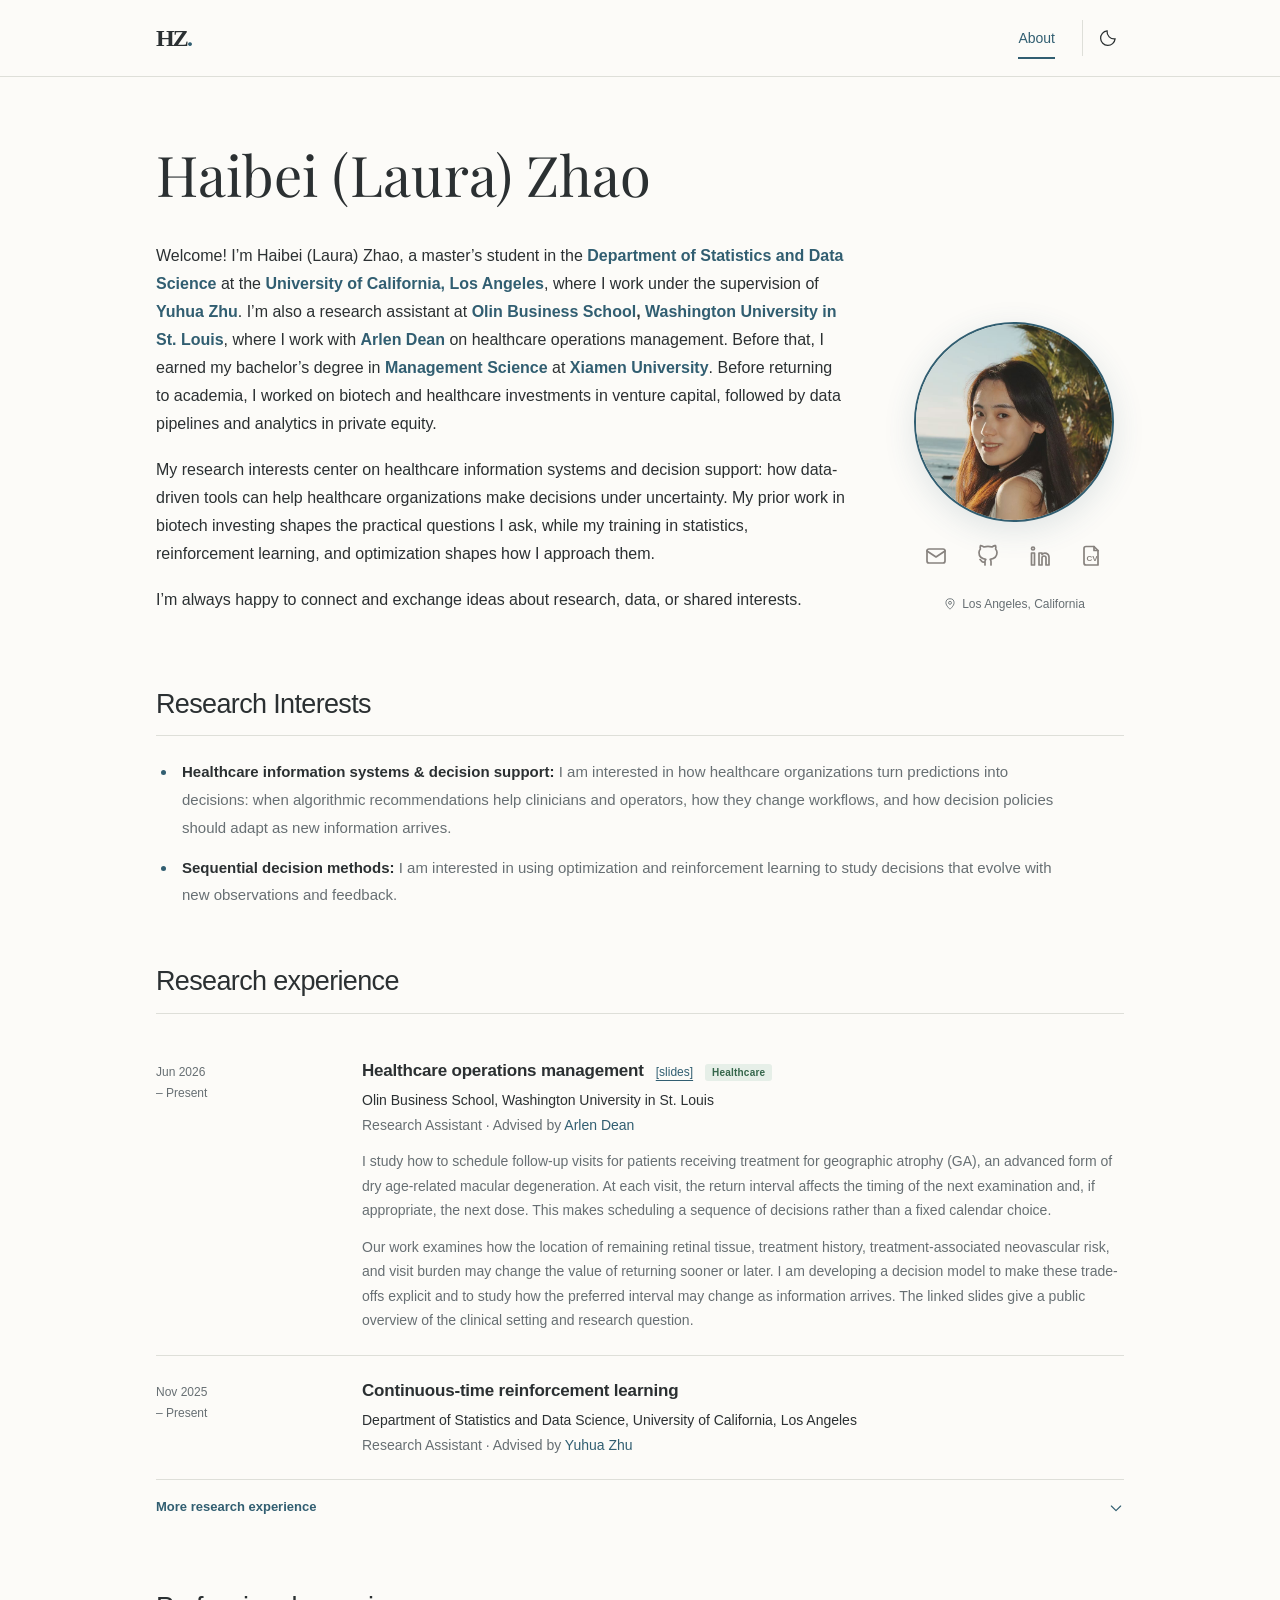
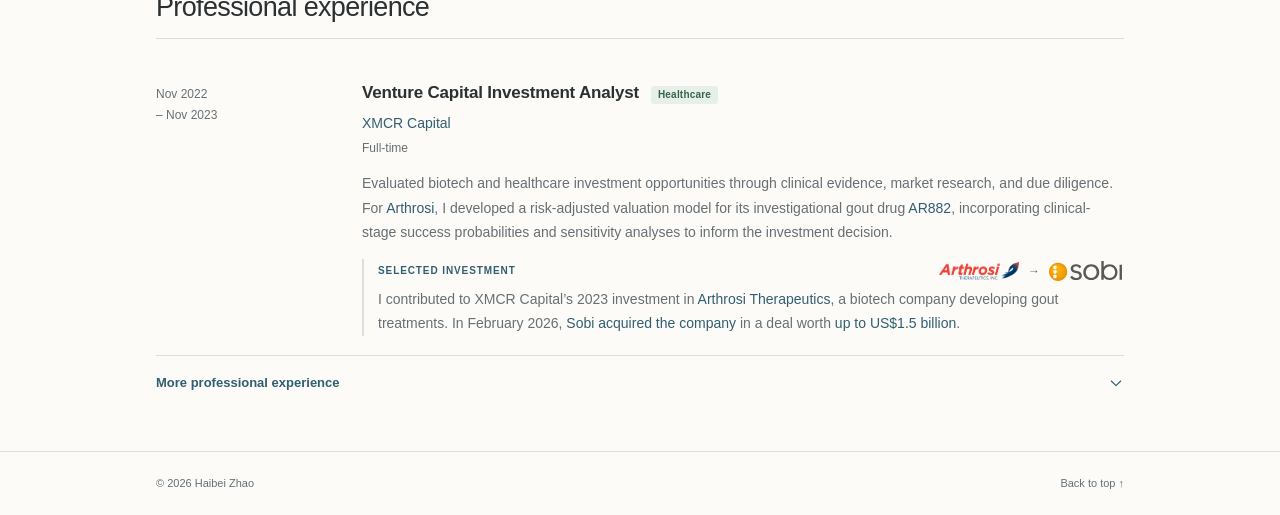
==== index.html @ 1fb33b49 "Update public CV PDF" ====
<!doctype html>
<html lang="en" data-theme="light">
<head>
  <meta charset="utf-8">
  <meta name="viewport" content="width=device-width, initial-scale=1">
  <meta name="description" content="Haibei (Laura) Zhao — UCLA master's student interested in healthcare information systems, decision support, and adaptive decision-making.">
  <meta name="theme-color" content="#fcfbf8">
  <meta property="og:title" content="Haibei Zhao | Personal Website">
  <meta property="og:description" content="Research interests in healthcare information systems, decision support, and adaptive decision-making.">
  <meta property="og:type" content="website">
  <meta property="og:url" content="https://haibeizhao-laura.github.io/">
  <link rel="canonical" href="https://haibeizhao-laura.github.io/">
  <link rel="icon" href="assets/favicon.svg" type="image/svg+xml">
  <link rel="preload" href="assets/fonts/playfair-display-400.ttf" as="font" type="font/ttf" crossorigin>
  <link rel="stylesheet" href="styles.css?v=public-research-overview-20261111">
  <script src="theme.js"></script>
  <script src="script.js?v=single-page-nav" defer></script>
  <title>Haibei Zhao | Personal Website</title>
</head>
<body>
  <a class="skip-link" href="#main">Skip to content</a>
  <header class="site-header">
    <div class="header-inner">
      <a class="wordmark" href="#about" aria-label="Haibei Zhao, home">HZ<span>.</span></a>
      <div class="header-controls">
        <nav id="navigation" aria-label="Main navigation">
          <a href="./" aria-current="page">About</a>
        </nav>
        <button class="icon-button theme-toggle" type="button" aria-label="Switch to dark theme" title="Switch theme">
          <svg class="moon" viewBox="0 0 24 24" fill="none" stroke="currentColor" stroke-width="1.5" aria-hidden="true"><path d="M20.5 13.1A8.7 8.7 0 0 1 10.9 3.5 8.7 8.7 0 1 0 20.5 13.1Z"/></svg>
          <svg class="sun" viewBox="0 0 24 24" fill="none" stroke="currentColor" stroke-width="1.5" aria-hidden="true"><circle cx="12" cy="12" r="4"/><path d="M12 2v2m0 16v2M2 12h2m16 0h2M4.9 4.9l1.4 1.4m11.4 11.4 1.4 1.4M4.9 19.1l1.4-1.4M17.7 6.3l1.4-1.4"/></svg>
        </button>
      </div>
    </div>
  </header>

  <main id="main" class="page">
    <section id="about" class="about section-anchor" aria-labelledby="name">
      <div class="intro-heading">
        <h1 id="name">Haibei (Laura) Zhao</h1>
      </div>
      <div class="intro-layout">
        <div class="biography">
          <p>Welcome! I’m Haibei (Laura) Zhao, a master’s student in the <strong><a href="https://statistics.ucla.edu/" target="_blank" rel="noopener noreferrer">Department of Statistics and Data Science</a></strong> at the <strong><a href="https://www.ucla.edu/" target="_blank" rel="noopener noreferrer">University of California, Los Angeles</a></strong>, where I work under the supervision of <strong><a href="https://www.yuhuazhu.org/" target="_blank" rel="noopener noreferrer">Yuhua Zhu</a></strong>. I’m also a research assistant at <strong><a href="https://olin.washu.edu/" target="_blank" rel="noopener noreferrer">Olin Business School</a>, <a href="https://washu.edu/" target="_blank" rel="noopener noreferrer">Washington University in St. Louis</a></strong>, where I work with <strong><a href="https://arlendean.com/" target="_blank" rel="noopener noreferrer">Arlen Dean</a></strong> on healthcare operations management. Before that, I earned my bachelor’s degree in <strong class="accent-strong">Management Science</strong> at <strong><a href="https://en.xmu.edu.cn/" target="_blank" rel="noopener noreferrer">Xiamen University</a></strong>. Before returning to academia, I worked on biotech and healthcare investments in venture capital, followed by data pipelines and analytics in private equity.</p>
          <p>My research interests center on healthcare information systems and decision support: how data-driven tools can help healthcare organizations make decisions under uncertainty. My prior work in biotech investing shapes the practical questions I ask, while my training in statistics, reinforcement learning, and optimization shapes how I approach them.</p>
          <p>I’m always happy to connect and exchange ideas about research, data, or shared interests.</p>
        </div>
        <aside class="profile" aria-label="At a glance">
          <img class="profile-portrait" src="assets/headshot.jpg" alt="Haibei Zhao" width="1278" height="1276" fetchpriority="high">
          <div class="social-links" role="group" aria-label="Contact links">
            <a class="social-link" href="mailto:haibeizhao@ucla.edu" aria-label="Email Haibei Zhao" title="haibeizhao@ucla.edu"><svg viewBox="0 0 24 24" fill="none" stroke="currentColor" stroke-width="1.7" stroke-linecap="round" stroke-linejoin="round" aria-hidden="true" focusable="false"><rect x="3" y="5" width="18" height="14" rx="2"/><path d="m3 7 9 6 9-6"/></svg></a>
            <a class="social-link" href="https://github.com/ZhaohaibeiLava" aria-label="Haibei Zhao on GitHub" title="GitHub" target="_blank" rel="noopener noreferrer"><svg viewBox="0 0 24 24" fill="none" stroke="currentColor" stroke-width="1.7" stroke-linecap="round" stroke-linejoin="round" aria-hidden="true" focusable="false"><path d="M9 21v-3.2a3.7 3.7 0 0 1 .8-2.4c-3.3-.4-6.8-1.6-6.8-6.8a5.2 5.2 0 0 1 1.4-3.6 4.8 4.8 0 0 1 .1-3.4s1.1-.3 3.5 1.4a12.5 12.5 0 0 1 8 0c2.4-1.7 3.5-1.4 3.5-1.4a4.8 4.8 0 0 1 .1 3.4A5.2 5.2 0 0 1 21 8.6c0 5.2-3.5 6.4-6.8 6.8a3.7 3.7 0 0 1 .8 2.4V21M9 18c-3.5 1-3.5-2-5-2.5"/></svg></a>
            <a class="social-link" href="https://www.linkedin.com/in/haibei-zhao-486a421a4/" aria-label="Haibei Zhao on LinkedIn" title="LinkedIn" target="_blank" rel="noopener noreferrer"><svg viewBox="0 0 24 24" fill="none" stroke="currentColor" stroke-width="1.7" stroke-linecap="round" stroke-linejoin="round" aria-hidden="true" focusable="false"><circle cx="5" cy="4.5" r="1.5"/><path d="M3.5 9h3v12h-3zM11 9h3v1.5a4 4 0 0 1 7 2.5v8h-3v-7a2 2 0 0 0-4 0v7h-3z"/></svg></a>
            <a class="social-link" href="assets/Haibei_Zhao_CV.pdf?v=cv-f188f5e8" aria-label="View Haibei Zhao's CV (PDF)" title="CV (PDF)" target="_blank" rel="noopener noreferrer"><svg viewBox="0 0 24 24" fill="none" stroke="currentColor" stroke-width="1.7" stroke-linecap="round" stroke-linejoin="round" aria-hidden="true" focusable="false"><path d="M6 2.5h8l4 4V21H6a2 2 0 0 1-2-2V4.5a2 2 0 0 1 2-2Z"/><path d="M14 2.5v4h4"/><text x="6.4" y="16.5" fill="currentColor" stroke="none" font-family="Arial, sans-serif" font-size="8" font-weight="700">CV</text></svg></a>
          </div>
          <div class="profile-caption">
            <span class="location"><svg viewBox="0 0 24 24" fill="none" stroke="currentColor" stroke-width="1.5" aria-hidden="true"><path d="M19 10c0 5-7 11-7 11S5 15 5 10a7 7 0 1 1 14 0Z"/><circle cx="12" cy="10" r="2.5"/></svg>Los Angeles, California</span>
          </div>
        </aside>
      </div>
    </section>

    <section id="current-focus" class="content-section section-anchor" aria-labelledby="focus-title">
      <div class="section-heading"><h2 id="focus-title">Research Interests</h2></div>
      <ul class="focus-list">
        <li><strong>Healthcare information systems &amp; decision support:</strong> I am interested in how healthcare organizations turn predictions into decisions: when algorithmic recommendations help clinicians and operators, how they change workflows, and how decision policies should adapt as new information arrives.</li>
        <li><strong>Sequential decision methods:</strong> I am interested in using optimization and reinforcement learning to study decisions that evolve with new observations and feedback.</li>
      </ul>
    </section>

    <section id="interests" class="content-section section-anchor research" aria-labelledby="interests-title">
      <div class="section-heading"><h2 id="interests-title">Research experience</h2></div>
      <article class="timeline-row research-row"><div class="date">Jun 2026 <br>– Present</div><div><div class="entry-heading"><h3>Healthcare operations management</h3><a class="research-resource-link" href="research/healthcare-operations.html?v=overview-expanded-20261111d" target="_blank" rel="noopener noreferrer" aria-label="Open public research overview slides for Healthcare operations management" title="Open public research overview slides">[slides]</a><ul class="topic-tags" aria-label="Fields"><li class="topic-tag topic-tag--healthcare">Healthcare</li></ul></div><p class="institution">Olin Business School, Washington University in St. Louis</p><p>Research Assistant · Advised by <a href="https://arlendean.com/" target="_blank" rel="noopener noreferrer">Arlen Dean</a></p><p class="research-detail">I study how to schedule follow-up visits for patients receiving treatment for geographic atrophy (GA), an advanced form of dry age-related macular degeneration. At each visit, the return interval affects the timing of the next examination and, if appropriate, the next dose. This makes scheduling a sequence of decisions rather than a fixed calendar choice.</p><p class="research-detail">Our work examines how the location of remaining retinal tissue, treatment history, treatment-associated neovascular risk, and visit burden may change the value of returning sooner or later. I am developing a decision model to make these trade-offs explicit and to study how the preferred interval may change as information arrives. The linked slides give a public overview of the clinical setting and research question.</p></div></article>
      <article class="timeline-row research-row"><div class="date">Nov 2025 <br>– Present</div><div><div class="entry-heading"><h3>Continuous-time reinforcement learning</h3></div><p class="institution">Department of Statistics and Data Science, University of California, Los Angeles</p><p>Research Assistant · Advised by <a href="https://www.yuhuazhu.org/" target="_blank" rel="noopener noreferrer">Yuhua Zhu</a></p></div></article>
      <details class="entry-disclosure">
        <summary>More research experience <svg viewBox="0 0 24 24" fill="none" stroke="currentColor" stroke-width="1.7" stroke-linecap="round" stroke-linejoin="round" aria-hidden="true" focusable="false"><path d="m5 9 7 7 7-7"/></svg></summary>
        <article class="timeline-row research-row"><div class="date">Jun 2026 <br>– Sep 2026</div><div><div class="entry-heading"><h3>Finance research</h3></div><p class="institution">Olin Business School, Washington University in St. Louis</p><p>Research Assistant · Advised by <a href="https://nishvats.github.io/" target="_blank" rel="noopener noreferrer">Nishant Vats</a></p></div></article>
      </details>
    </section>

    <section id="experience" class="content-section section-anchor" aria-labelledby="experience-title">
      <div class="section-heading"><h2 id="experience-title">Professional experience</h2></div>
      <article class="timeline-row professional-row">
        <div class="date">Nov 2022 <br>– Nov 2023</div>
        <div>
          <div class="entry-heading"><h3>Venture Capital Investment Analyst</h3><ul class="topic-tags" aria-label="Fields"><li class="topic-tag topic-tag--healthcare">Healthcare</li></ul></div>
          <p class="institution"><a href="https://xmcrcapital.cn/" target="_blank" rel="noopener noreferrer">XMCR Capital</a></p>
          <p class="role-meta">Full-time</p>
          <p class="experience-detail">Evaluated biotech and healthcare investment opportunities through clinical evidence, market research, and due diligence. For <a href="https://arthrosi.com/" target="_blank" rel="noopener noreferrer">Arthrosi</a>, I developed a risk-adjusted valuation model for its investigational gout drug <a href="https://arthrosi.com/arthrosi-announces-positive-topline-results-for-ar882-phase-2b-study/" target="_blank" rel="noopener noreferrer">AR882</a>, incorporating clinical-stage success probabilities and sensitivity analyses to inform the investment decision.</p>
          <p class="investment-update"><span class="investment-update-heading"><span class="investment-update-label">Selected investment</span><span class="investment-logos"><a class="investment-logo-link" href="https://arthrosi.com/" target="_blank" rel="noopener noreferrer" aria-label="Visit Arthrosi Therapeutics website"><img src="assets/logos/arthrosi.gif" alt="" width="80" height="18" loading="lazy" decoding="async"></a><span class="investment-logo-arrow" aria-hidden="true">→</span><a class="investment-logo-link" href="https://www.sobi.com/en" target="_blank" rel="noopener noreferrer" aria-label="Visit Sobi website"><img src="assets/logos/sobi.svg" alt="" width="73" height="20" loading="lazy" decoding="async"></a></span></span>I contributed to XMCR Capital’s 2023 investment in <a href="https://arthrosi.com/" rel="noopener noreferrer" target="_blank">Arthrosi Therapeutics</a>, a biotech company developing gout treatments. In February 2026, <a href="https://www.sobi.com/en" rel="noopener noreferrer" target="_blank">Sobi</a> <a href="https://www.sobi.com/en/press-releases/sobi-completes-acquisition-arthrosi-therapeutics-strengthening-pipeline-potential-treatment-gout-2424540" rel="noopener noreferrer" target="_blank">acquired the company</a> in a deal worth <a href="https://www.sobi.com/en/press-releases/sobi-acquire-arthrosi-therapeutics-strengthening-pipeline-potential-treatment-gout-2413046" rel="noopener noreferrer" target="_blank">up to US$1.5 billion</a>.</p>
        </div>
      </article>
      <details class="entry-disclosure">
        <summary>More professional experience <svg viewBox="0 0 24 24" fill="none" stroke="currentColor" stroke-width="1.7" stroke-linecap="round" stroke-linejoin="round" aria-hidden="true" focusable="false"><path d="m5 9 7 7 7-7"/></svg></summary>
        <article class="timeline-row professional-row"><div class="date">Nov 2023 <br>– Apr 2025</div><div><div class="entry-heading"><h3>Private Equity Investment Analyst</h3></div><p class="institution"><a href="https://www.aladdin-assets.com/" target="_blank" rel="noopener noreferrer">Aladdin Capital</a></p><p class="role-meta">Full-time</p></div></article>
        <article class="timeline-row professional-row"><div class="date">Jul 2022 <br>– Oct 2022</div><div><div class="entry-heading"><h3>Investment Banking Summer Intern</h3></div><p class="institution"><a href="https://en.cicc.com/" target="_blank" rel="noopener noreferrer">CICC</a></p><p class="role-meta">Internship</p></div></article>
        <article class="timeline-row professional-row"><div class="date">Dec 2021 <br>– May 2022</div><div><div class="entry-heading"><h3>Private Equity Investment Intern</h3></div><p class="institution"><a href="https://www.cdhfund.com/en/" target="_blank" rel="noopener noreferrer">CDH Investments</a></p><p class="role-meta">Internship</p></div></article>
        <article class="timeline-row professional-row"><div class="date">Sep 2021 <br>– Dec 2021</div><div><div class="entry-heading"><h3>Private Equity Investment Intern</h3></div><p class="institution"><a href="https://ccmc.csc108.com/" target="_blank" rel="noopener noreferrer">China Capital Management</a></p><p class="role-meta">Internship</p></div></article>
      </details>
    </section>

  </main>
  <footer class="site-footer"><div><span>© <span id="year">2026</span> Haibei Zhao</span><a href="#about">Back to top <span aria-hidden="true">↑</span></a></div></footer>
  <!-- Cloudflare Web Analytics -->
  <script type="module" src="https://static.cloudflareinsights.com/beacon.min.js" data-cf-beacon='{"token":"955badedb8a144d48f165202aa5269db"}'></script>
  <!-- End Cloudflare Web Analytics -->
</body>
</html>
---- styles.css ----
@font-face{font-family:"Playfair Display";font-style:normal;font-weight:400;font-display:swap;src:url("assets/fonts/playfair-display-400.ttf") format("truetype")}
/* A quiet academic layout, inspired by the supplied reference website. */
:root{color-scheme:light;--bg:#fcfbf8;--text:#2b3032;--muted:#676f73;--accent:#315e71;--line:#dedfd9;--soft:#eff1eb;--portrait:#e7ece7;--portrait-ink:#496555;--header:rgba(252,251,248,.96);--tag:#f0f1ec;--social:#87827e}
:root[data-theme=dark]{color-scheme:dark;--bg:#191e21;--text:#e6e8e6;--muted:#a5afaf;--accent:#9ec4d3;--line:#384246;--soft:#222c2c;--portrait:#2e4038;--portrait-ink:#d0dfcf;--header:rgba(25,30,33,.96);--tag:#293336;--social:#b5bcba}
*{box-sizing:border-box}
html{scroll-behavior:smooth;scroll-padding-top:100px}
body{margin:0;background:var(--bg);color:var(--text);font-family:-apple-system,BlinkMacSystemFont,"Segoe UI",Arial,sans-serif;font-size:16px;line-height:1.75;-webkit-font-smoothing:antialiased}
a{color:var(--accent);text-decoration:none;text-underline-offset:4px}
a:hover{text-decoration:underline}
button{font:inherit}
button,a{-webkit-tap-highlight-color:transparent}
:focus-visible{outline:2px solid var(--accent);outline-offset:5px;border-radius:2px}
svg{width:20px;height:20px;flex-shrink:0}
.skip-link{position:fixed;top:-80px;left:16px;padding:8px 16px;background:var(--bg);z-index:100}
.skip-link:focus{top:10px}
.site-header{position:sticky;top:0;z-index:20;border-bottom:1px solid var(--line);background:var(--header);backdrop-filter:blur(12px)}
.header-inner{max-width:1016px;margin:auto;min-height:76px;padding:0 24px;display:flex;align-items:center;justify-content:space-between}
.wordmark{color:var(--text);font-family:Georgia,"Times New Roman",serif;font-size:24px;letter-spacing:-1.8px;font-weight:700}
.wordmark span{color:var(--accent)}
.wordmark:hover{text-decoration:none}
.header-controls{display:flex;align-items:center;gap:27px}
nav{display:flex;align-items:center;gap:27px}
nav a{position:relative;font-size:14px;color:var(--muted);padding:24px 0}
nav a[aria-current]{color:var(--accent)}
nav a[aria-current]:after{content:"";position:absolute;height:2px;bottom:15px;left:0;right:0;background:var(--accent)}
.icon-button{border:0;background:none;color:var(--text);width:36px;height:36px;display:grid;place-items:center;cursor:pointer;border-radius:50%}
.icon-button:hover{background:var(--soft)}
.theme-toggle{border-left:1px solid var(--line);border-radius:0;padding-left:14px;width:42px}
.sun{display:none}
[data-theme=dark] .moon{display:none}
[data-theme=dark] .sun{display:block}
.page{max-width:1016px;margin:0 auto;padding:62px 24px 0}
.eyebrow,.section-label,.work-category{font-size:10px;letter-spacing:1.55px;font-weight:600}
.eyebrow{color:var(--muted);margin:0 0 17px}
h1{font-family:"Playfair Display",Georgia,serif;font-size:56px;font-weight:400;letter-spacing:normal;line-height:1.25;margin:0 0 13px}
.about{position:relative}
.intro-layout{display:grid;grid-template-columns:minmax(0,1fr) 220px;gap:58px;margin-top:33px}
.biography p{margin:0 0 18px}
.biography strong{font-weight:600}
.biography .accent-strong{color:var(--accent)}
.profile{position:absolute;right:0;bottom:18px;width:220px;display:flex;flex-direction:column;align-items:center}
.text-link{display:inline-flex;align-items:center;gap:8px;font-size:14px;font-weight:500}
.social-links{display:flex;align-items:center;justify-content:center;gap:8px;margin:12px 0 0}
.social-link{width:44px;height:44px;display:inline-flex;align-items:center;justify-content:center;color:var(--social);border-radius:3px;transition:color .15s ease}
.social-link svg{width:24px;height:24px}
.social-link:hover,.social-link:focus-visible{color:var(--accent);text-decoration:none}

.profile-portrait{display:block;width:200px;height:200px;object-fit:cover;object-position:center;background:var(--portrait);border:2px solid var(--accent);border-radius:50%;box-shadow:0 8px 32px rgba(49,94,113,.14);animation:portrait-float 4s ease-in-out infinite}
@keyframes portrait-float{0%,100%{transform:translateY(0)}50%{transform:translateY(-8px)}}
.profile-caption{display:flex;flex-direction:column;font-size:12px;line-height:1.7;gap:4px;padding-top:10px;color:var(--muted);text-align:center}
.location{display:flex;align-items:center;justify-content:center;gap:5px;margin-top:6px;font-size:12px}
.location svg{width:14px;height:14px}
.content-section{margin-top:54px}
.section-heading{display:flex;justify-content:space-between;gap:18px;align-items:baseline;border-bottom:1px solid var(--line);padding-bottom:13px;margin-bottom:22px}
h2{font-size:27px;line-height:1.35;font-weight:450;letter-spacing:-.65px;margin:0}
.section-label{color:var(--muted);font-size:9px;letter-spacing:1.2px;text-align:right}


.focus-list{margin:0;padding-left:21px;max-width:900px;font-size:15px;line-height:1.85;color:var(--muted)}
.focus-list li{padding-left:5px}
.focus-list li+li{margin-top:12px}
.focus-list li::marker{color:var(--accent)}
.focus-list strong{font-weight:600;color:var(--text)}
.section-intro{color:var(--muted);font-size:14px;margin:0 0 10px}
.work-row{display:grid;grid-template-columns:178px minmax(0,1fr);gap:28px;padding:23px 0}
.work-row+.work-row{border-top:1px solid var(--line)}
.work-category{color:var(--muted);font-size:9px;letter-spacing:1.05px;padding-top:5px}
h3,h4{font-size:17px;line-height:1.5;font-weight:600;margin:0 0 5px;letter-spacing:-.2px}
.work-row p,.community-row p,.education-row p{margin:0;color:var(--muted);font-size:14px;line-height:1.75}
.tags{display:flex;gap:8px;flex-wrap:wrap;margin-top:12px}
.tags span{font-size:10px;letter-spacing:.15px;padding:1px 8px;background:var(--tag);color:var(--muted);border-radius:2px}
.section-link{margin-top:2px;font-size:13px}
.timeline-row{display:grid;grid-template-columns:178px minmax(0,1fr);gap:28px;padding:19px 0}
.timeline-row+.timeline-row{border-top:1px solid var(--line)}
.timeline-row p{font-size:14px;line-height:1.75;margin:0;color:var(--muted)}
.timeline-row .institution{color:var(--text)}
.timeline-row .role-meta{font-size:12px;margin-top:3px}
.timeline-row p.experience-detail{margin-top:12px}
.timeline-row p.research-detail{margin-top:12px}
.timeline-row p.investment-update{margin-top:14px;border-left:2px solid var(--line);padding-left:14px}
.investment-update-heading{display:flex;align-items:center;justify-content:space-between;flex-wrap:wrap;gap:8px;margin-bottom:4px}
.investment-update-label{display:block;color:var(--accent);font-size:10px;font-weight:700;letter-spacing:.09em;text-transform:uppercase}
.investment-logos{display:inline-flex;align-items:center;gap:7px;white-space:nowrap}
.investment-logo-link{display:inline-flex;align-items:center;justify-content:center;padding:2px;border-radius:2px;transition:opacity .15s ease}
.investment-logo-link:hover{opacity:.72}
.investment-logos img{display:block;object-fit:contain}
.investment-logo-arrow{font-size:12px;color:var(--muted);line-height:1}
[data-theme=dark] .investment-logos{background:#fcfbf8;border-radius:3px;padding:4px 6px}
[data-theme=dark] .investment-logo-arrow{color:#596064}
.entry-heading{display:flex;align-items:baseline;flex-wrap:wrap;column-gap:12px;row-gap:3px;margin-bottom:5px}
.entry-heading h3{margin:0}
.research-resource-link{font-size:12px;font-weight:500;line-height:1.5;white-space:nowrap;text-decoration:underline;text-decoration-thickness:1px}
.topic-tags{display:inline-flex;align-items:center;flex-wrap:wrap;gap:5px;list-style:none;margin:0;padding:0}
.topic-tag{display:inline-flex;align-items:center;white-space:nowrap;padding:1px 7px;border-radius:3px;font-size:10px;line-height:1.55;font-weight:600;letter-spacing:.02em}
.topic-tag--healthcare{color:#35664b;background:#e6efe8}
[data-theme=dark] .topic-tag--healthcare{color:#b7dbc2;background:#2b4034}


.research-row{padding:22px 0}
.entry-disclosure{border-top:1px solid var(--line)}
.entry-disclosure summary{display:flex;align-items:center;justify-content:space-between;gap:12px;list-style:none;padding:16px 0;color:var(--accent);font-size:13px;font-weight:600;cursor:pointer}
.entry-disclosure summary::-webkit-details-marker{display:none}
.entry-disclosure summary:hover{text-decoration:underline}
.entry-disclosure summary svg{width:16px;height:16px;transition:transform .2s ease}
.entry-disclosure[open] summary svg{transform:rotate(180deg)}
.entry-disclosure .timeline-row:first-of-type{padding-top:8px}
.project-highlights{margin-top:31px;padding-top:24px;border-top:1px solid var(--line)}
.subsection-heading{font-size:20px;font-weight:500;margin-bottom:9px}
.project-highlights .work-row{padding:18px 0}
.date{font-size:12px;color:var(--muted);font-variant-numeric:tabular-nums;white-space:nowrap;padding-top:4px}
.education-mark{font-size:19px;letter-spacing:-1px;font-weight:800;font-style:italic;color:var(--accent);padding-top:5px}
.community-row{display:grid;grid-template-columns:178px minmax(0,1fr);gap:28px;padding:18px 0}
.community-row+.community-row{border-top:1px solid var(--line)}
.community-row:first-of-type{padding-top:2px}
.community-row .text-link{font-size:12px;margin-top:7px}

.site-footer{margin-top:40px;border-top:1px solid var(--line);font-size:11px;color:var(--muted)}
.site-footer>div{max-width:1016px;margin:auto;padding:22px 24px;display:flex;justify-content:space-between;align-items:center}
.site-footer a{color:var(--muted)}
@media(min-width:1400px){.page{padding-top:76px}.intro-layout{margin-top:38px}.content-section{margin-top:58px}}
@media(max-width:760px){.header-inner{min-height:65px}.header-controls{gap:13px}nav{gap:18px}nav a{font-size:12px;padding:20px 0}.page{padding-top:40px}h1{font-size:42px}.intro-layout{gap:28px;grid-template-columns:minmax(0,1fr) 190px}.profile{width:190px}.profile-portrait{width:190px;height:190px}.profile-caption{font-size:11px}.biography{font-size:15px}.section-label{font-size:8px}.work-row,.community-row,.timeline-row{grid-template-columns:139px minmax(0,1fr);gap:20px}}
@media(max-width:580px){html{scroll-padding-top:90px}.header-inner{padding:0 22px}.header-controls{gap:13px}.theme-toggle{border:0;padding:0;width:36px}.page{padding:33px 22px 0}.eyebrow{font-size:8px;letter-spacing:1.1px;margin-bottom:16px}h1{font-size:clamp(24px,6.8vw,38px);letter-spacing:normal}.intro-layout{grid-template-columns:1fr;gap:27px;margin-top:26px}.profile{position:static;width:auto;grid-row:1;display:flex;flex-direction:column;align-items:center;gap:0}.profile-portrait{width:116px;height:116px}.profile .social-links{margin:10px 0 0}.profile-caption{padding:6px 0 0;font-size:11px;gap:3px;text-align:center}.location{font-size:10px;gap:3px;margin-top:5px}.location svg{width:11px;height:11px}.biography{font-size:15px;line-height:1.8}.biography p{margin-bottom:17px}.content-section{margin-top:40px}.section-heading{padding-bottom:11px;margin-bottom:18px}.section-label{display:none}h2{font-size:24px}.work-row{grid-template-columns:1fr;gap:8px;padding:21px 0}.work-category{padding:0;font-size:8px}.work-row p,.community-row p,.education-row p{font-size:13px}h3,h4{font-size:16px}.timeline-row{grid-template-columns:1fr;gap:8px;padding:20px 0}.timeline-row .date br{display:none}.timeline-row p{font-size:13px}.project-highlights{margin-top:22px}.subsection-heading{font-size:20px}.education-mark{display:none}.community-row{grid-template-columns:83px minmax(0,1fr);gap:15px}.date{font-size:10px}.community-row h3{font-size:15px}.site-footer>div{padding:21px 22px}}
/* The single About link represents this page at every viewport width. */
@media(max-width:760px){nav{position:static;display:flex;flex-direction:row;align-items:center;gap:0;padding:0;background:none;border:0}nav a{font-size:14px;padding:20px 0;font-weight:400}nav a[aria-current]:after{display:block;bottom:12px}.header-controls{gap:13px}}

@media(prefers-reduced-motion:reduce){html{scroll-behavior:auto}.profile-portrait{animation:none}.entry-disclosure summary svg{transition:none}}
@media print{.site-header,.site-footer,.social-links,.section-link{display:none}body{background:white;color:black;font-size:12px}.page{max-width:none;padding:0}.content-section{break-inside:avoid;margin-top:24px}.profile{display:none}.intro-layout{display:block}.profile-portrait{display:none}a{color:inherit}h1{font-size:35px}.section-label{display:none}}
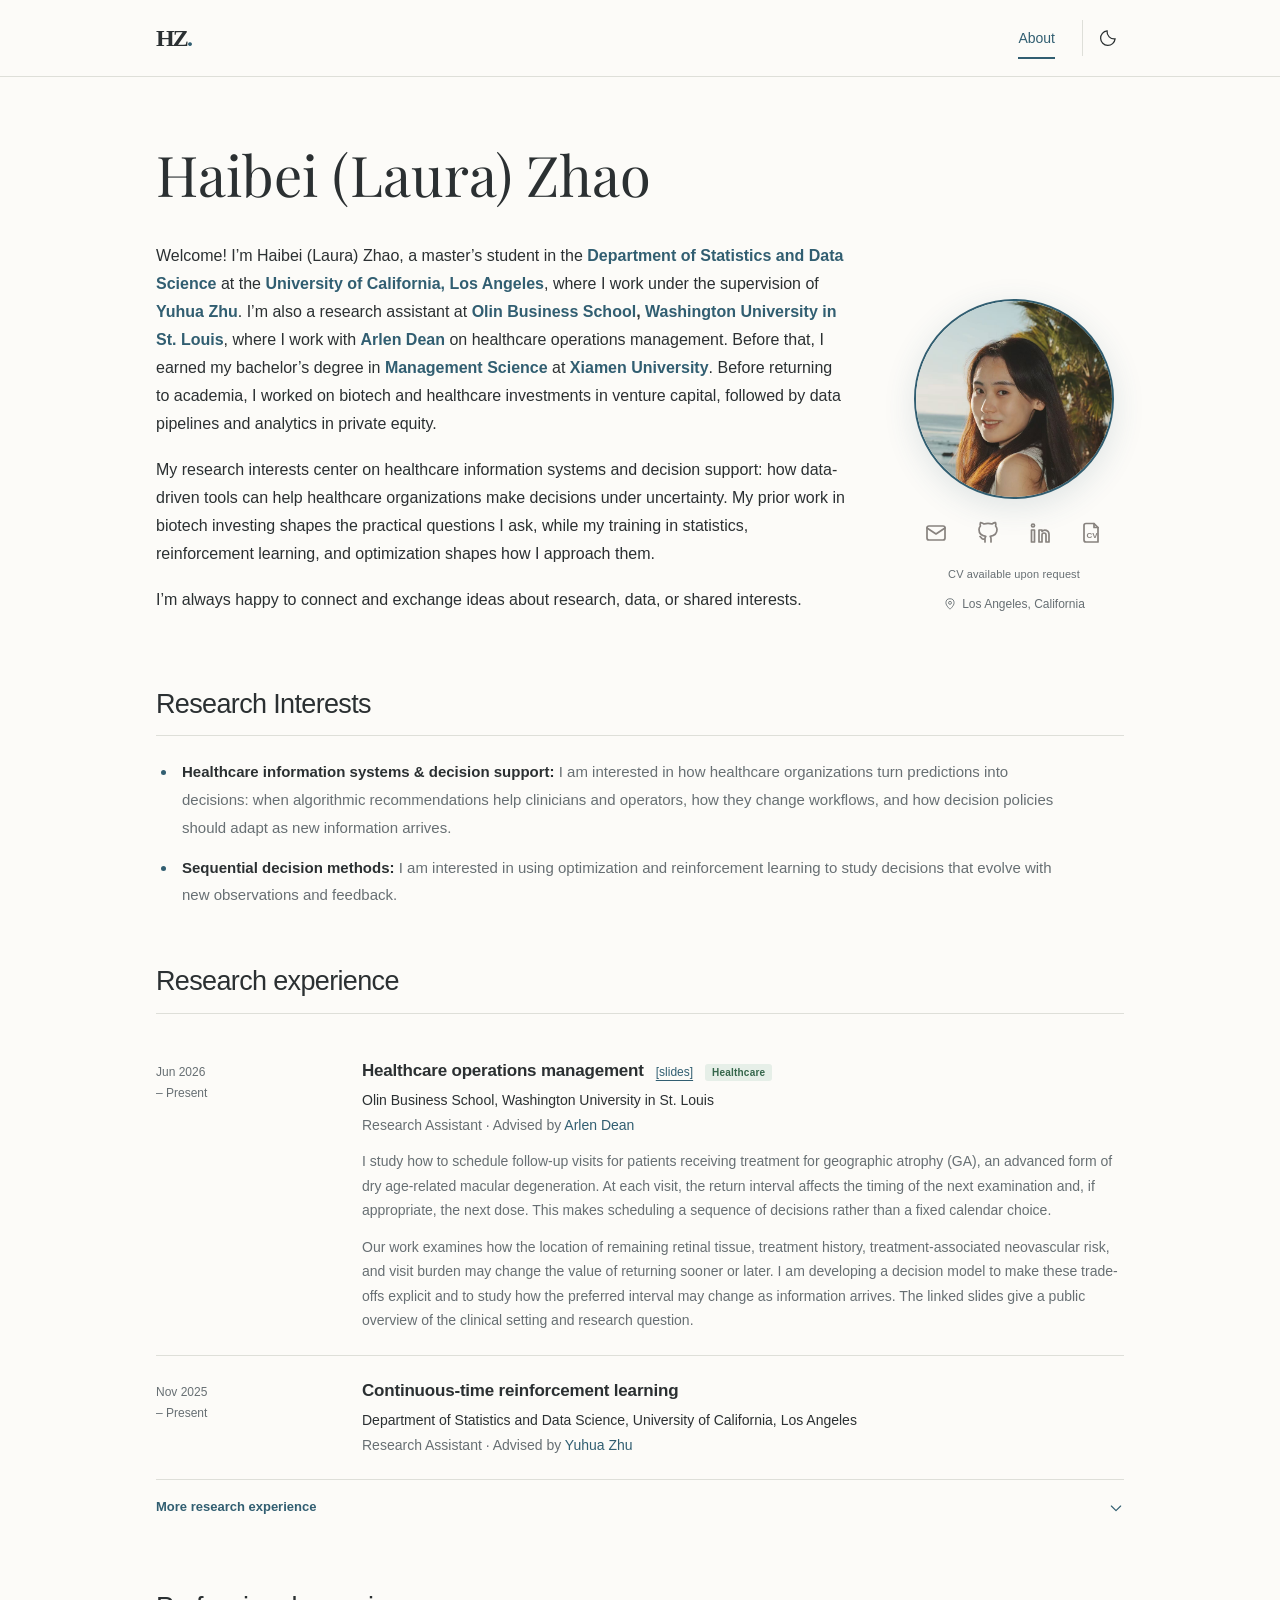
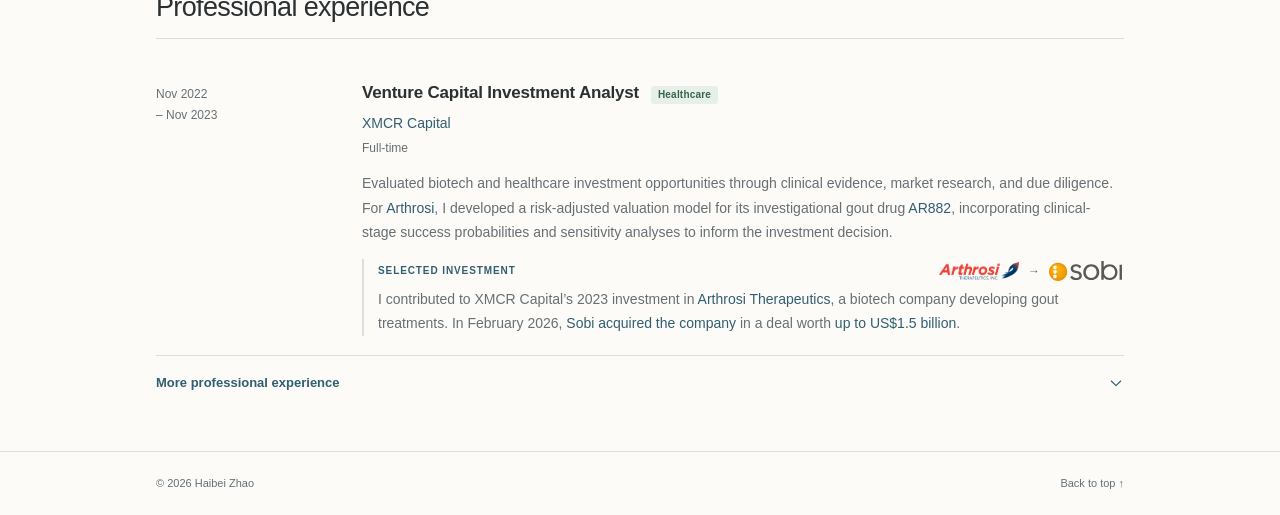
==== commit b5e3afc3: "Make CV available by request instead of public PDF" ====
--- a/index.html
+++ b/index.html
@@ -5,7 +5,8 @@
   <meta name="viewport" content="width=device-width, initial-scale=1">
   <meta name="description" content="Haibei (Laura) Zhao — UCLA master's student interested in healthcare information systems, decision support, and adaptive decision-making.">
   <meta name="theme-color" content="#fcfbf8">
-  <meta property="og:title" content="Haibei Zhao | Personal Website">
+  <meta name="google-site-verification" content="x5BuylZTZ8zBfkFLvsP7baR7ZtfeCw0J4Yvt_CWURV0">
+  <meta property="og:title" content="Haibei (Laura) Zhao | Personal Website">
   <meta property="og:description" content="Research interests in healthcare information systems, decision support, and adaptive decision-making.">
   <meta property="og:type" content="website">
   <meta property="og:url" content="https://haibeizhao-laura.github.io/">
@@ -15,7 +16,7 @@
   <link rel="stylesheet" href="styles.css?v=public-research-overview-20261111">
   <script src="theme.js"></script>
   <script src="script.js?v=single-page-nav" defer></script>
-  <title>Haibei Zhao | Personal Website</title>
+  <title>Haibei (Laura) Zhao | Personal Website</title>
 </head>
 <body>
   <a class="skip-link" href="#main">Skip to content</a>
@@ -51,9 +52,10 @@
             <a class="social-link" href="mailto:haibeizhao@ucla.edu" aria-label="Email Haibei Zhao" title="haibeizhao@ucla.edu"><svg viewBox="0 0 24 24" fill="none" stroke="currentColor" stroke-width="1.7" stroke-linecap="round" stroke-linejoin="round" aria-hidden="true" focusable="false"><rect x="3" y="5" width="18" height="14" rx="2"/><path d="m3 7 9 6 9-6"/></svg></a>
             <a class="social-link" href="https://github.com/ZhaohaibeiLava" aria-label="Haibei Zhao on GitHub" title="GitHub" target="_blank" rel="noopener noreferrer"><svg viewBox="0 0 24 24" fill="none" stroke="currentColor" stroke-width="1.7" stroke-linecap="round" stroke-linejoin="round" aria-hidden="true" focusable="false"><path d="M9 21v-3.2a3.7 3.7 0 0 1 .8-2.4c-3.3-.4-6.8-1.6-6.8-6.8a5.2 5.2 0 0 1 1.4-3.6 4.8 4.8 0 0 1 .1-3.4s1.1-.3 3.5 1.4a12.5 12.5 0 0 1 8 0c2.4-1.7 3.5-1.4 3.5-1.4a4.8 4.8 0 0 1 .1 3.4A5.2 5.2 0 0 1 21 8.6c0 5.2-3.5 6.4-6.8 6.8a3.7 3.7 0 0 1 .8 2.4V21M9 18c-3.5 1-3.5-2-5-2.5"/></svg></a>
             <a class="social-link" href="https://www.linkedin.com/in/haibei-zhao-486a421a4/" aria-label="Haibei Zhao on LinkedIn" title="LinkedIn" target="_blank" rel="noopener noreferrer"><svg viewBox="0 0 24 24" fill="none" stroke="currentColor" stroke-width="1.7" stroke-linecap="round" stroke-linejoin="round" aria-hidden="true" focusable="false"><circle cx="5" cy="4.5" r="1.5"/><path d="M3.5 9h3v12h-3zM11 9h3v1.5a4 4 0 0 1 7 2.5v8h-3v-7a2 2 0 0 0-4 0v7h-3z"/></svg></a>
-            <a class="social-link" href="assets/Haibei_Zhao_CV.pdf?v=cv-f188f5e8" aria-label="View Haibei Zhao's CV (PDF)" title="CV (PDF)" target="_blank" rel="noopener noreferrer"><svg viewBox="0 0 24 24" fill="none" stroke="currentColor" stroke-width="1.7" stroke-linecap="round" stroke-linejoin="round" aria-hidden="true" focusable="false"><path d="M6 2.5h8l4 4V21H6a2 2 0 0 1-2-2V4.5a2 2 0 0 1 2-2Z"/><path d="M14 2.5v4h4"/><text x="6.4" y="16.5" fill="currentColor" stroke="none" font-family="Arial, sans-serif" font-size="8" font-weight="700">CV</text></svg></a>
+            <a class="social-link" href="mailto:haibeizhao@ucla.edu?subject=CV%20request%20via%20website&amp;body=Hello%20Haibei%2C%0A%0AI%20would%20like%20to%20request%20a%20copy%20of%20your%20CV.%0A%0AThank%20you." aria-label="Request Haibei Zhao's CV by email" title="Request CV by email"><svg viewBox="0 0 24 24" fill="none" stroke="currentColor" stroke-width="1.7" stroke-linecap="round" stroke-linejoin="round" aria-hidden="true" focusable="false"><path d="M6 2.5h8l4 4V21H6a2 2 0 0 1-2-2V4.5a2 2 0 0 1 2-2Z"/><path d="M14 2.5v4h4"/><text x="6.4" y="16.5" fill="currentColor" stroke="none" font-family="Arial, sans-serif" font-size="8" font-weight="700">CV</text></svg></a>
           </div>
           <div class="profile-caption">
+            <span class="cv-note">CV available upon request</span>
             <span class="location"><svg viewBox="0 0 24 24" fill="none" stroke="currentColor" stroke-width="1.5" aria-hidden="true"><path d="M19 10c0 5-7 11-7 11S5 15 5 10a7 7 0 1 1 14 0Z"/><circle cx="12" cy="10" r="2.5"/></svg>Los Angeles, California</span>
           </div>
         </aside>
--- a/styles.css
+++ b/styles.css
@@ -48,6 +48,7 @@
 .profile-portrait{display:block;width:200px;height:200px;object-fit:cover;object-position:center;background:var(--portrait);border:2px solid var(--accent);border-radius:50%;box-shadow:0 8px 32px rgba(49,94,113,.14);animation:portrait-float 4s ease-in-out infinite}
 @keyframes portrait-float{0%,100%{transform:translateY(0)}50%{transform:translateY(-8px)}}
 .profile-caption{display:flex;flex-direction:column;font-size:12px;line-height:1.7;gap:4px;padding-top:10px;color:var(--muted);text-align:center}
+.cv-note{font-size:11px;letter-spacing:.01em}
 .location{display:flex;align-items:center;justify-content:center;gap:5px;margin-top:6px;font-size:12px}
 .location svg{width:14px;height:14px}
 .content-section{margin-top:54px}
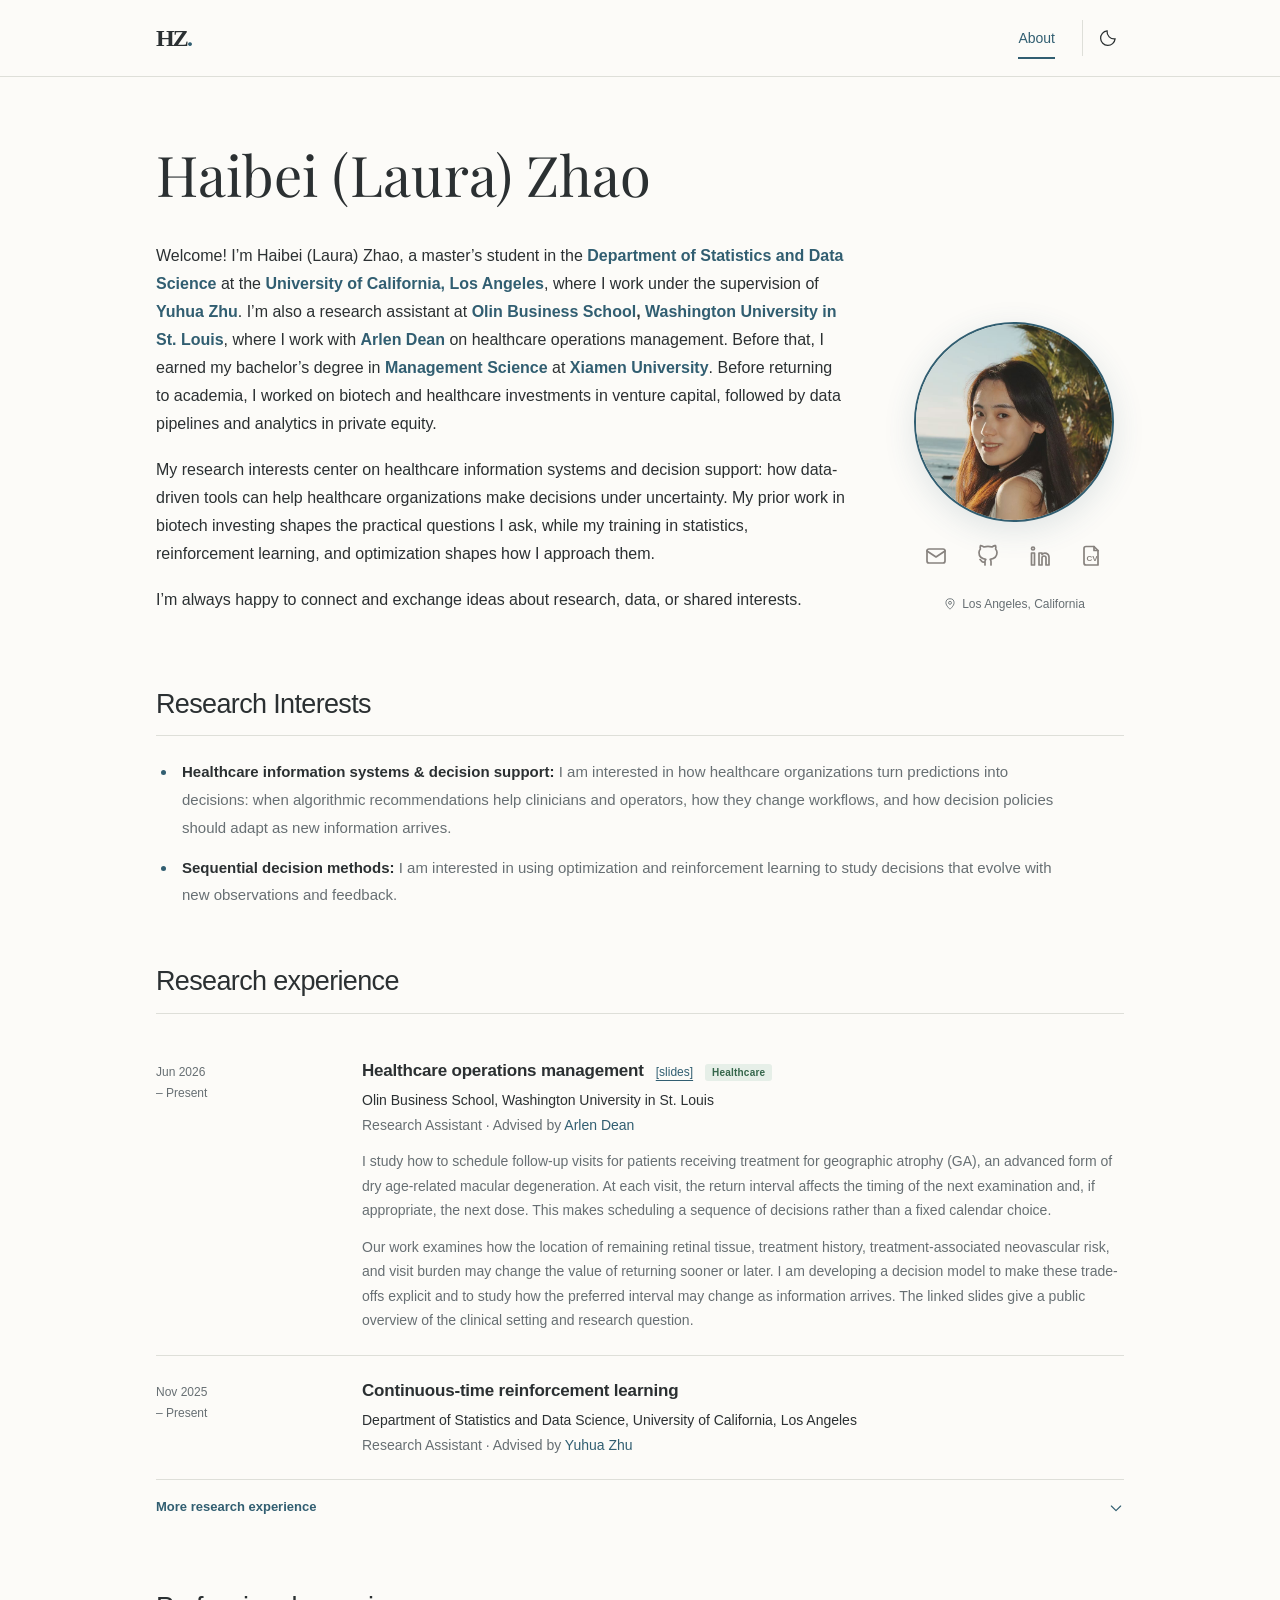
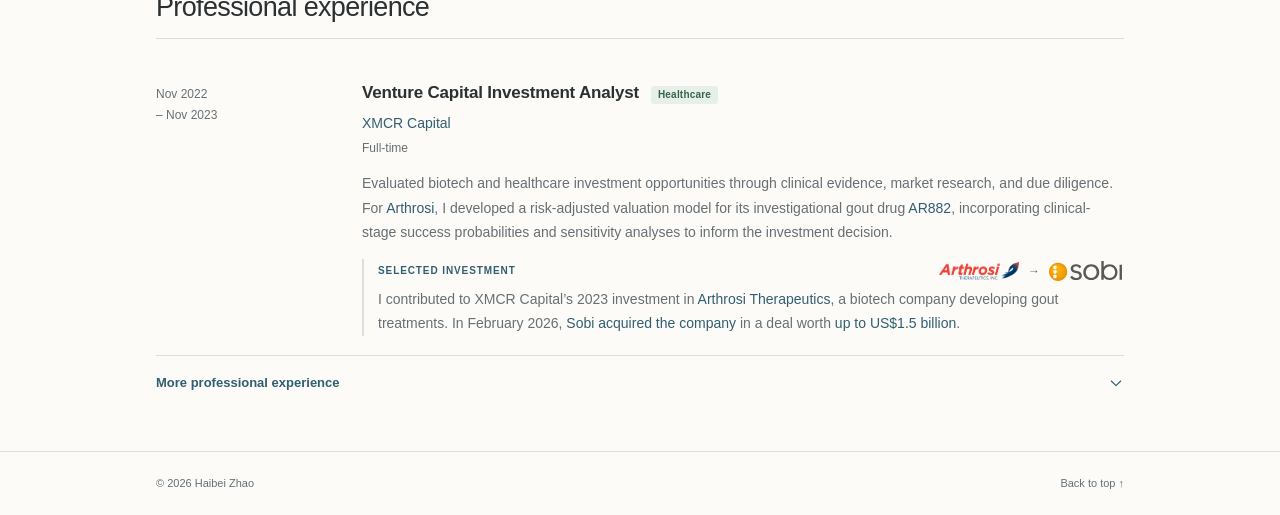
==== commit f4be16a3: "Remove CV availability caption" ====
--- a/index.html
+++ b/index.html
@@ -55,7 +55,6 @@
             <a class="social-link" href="mailto:haibeizhao@ucla.edu?subject=CV%20request%20via%20website&amp;body=Hello%20Haibei%2C%0A%0AI%20would%20like%20to%20request%20a%20copy%20of%20your%20CV.%0A%0AThank%20you." aria-label="Request Haibei Zhao's CV by email" title="Request CV by email"><svg viewBox="0 0 24 24" fill="none" stroke="currentColor" stroke-width="1.7" stroke-linecap="round" stroke-linejoin="round" aria-hidden="true" focusable="false"><path d="M6 2.5h8l4 4V21H6a2 2 0 0 1-2-2V4.5a2 2 0 0 1 2-2Z"/><path d="M14 2.5v4h4"/><text x="6.4" y="16.5" fill="currentColor" stroke="none" font-family="Arial, sans-serif" font-size="8" font-weight="700">CV</text></svg></a>
           </div>
           <div class="profile-caption">
-            <span class="cv-note">CV available upon request</span>
             <span class="location"><svg viewBox="0 0 24 24" fill="none" stroke="currentColor" stroke-width="1.5" aria-hidden="true"><path d="M19 10c0 5-7 11-7 11S5 15 5 10a7 7 0 1 1 14 0Z"/><circle cx="12" cy="10" r="2.5"/></svg>Los Angeles, California</span>
           </div>
         </aside>
--- a/styles.css
+++ b/styles.css
@@ -48,7 +48,6 @@
 .profile-portrait{display:block;width:200px;height:200px;object-fit:cover;object-position:center;background:var(--portrait);border:2px solid var(--accent);border-radius:50%;box-shadow:0 8px 32px rgba(49,94,113,.14);animation:portrait-float 4s ease-in-out infinite}
 @keyframes portrait-float{0%,100%{transform:translateY(0)}50%{transform:translateY(-8px)}}
 .profile-caption{display:flex;flex-direction:column;font-size:12px;line-height:1.7;gap:4px;padding-top:10px;color:var(--muted);text-align:center}
-.cv-note{font-size:11px;letter-spacing:.01em}
 .location{display:flex;align-items:center;justify-content:center;gap:5px;margin-top:6px;font-size:12px}
 .location svg{width:14px;height:14px}
 .content-section{margin-top:54px}
